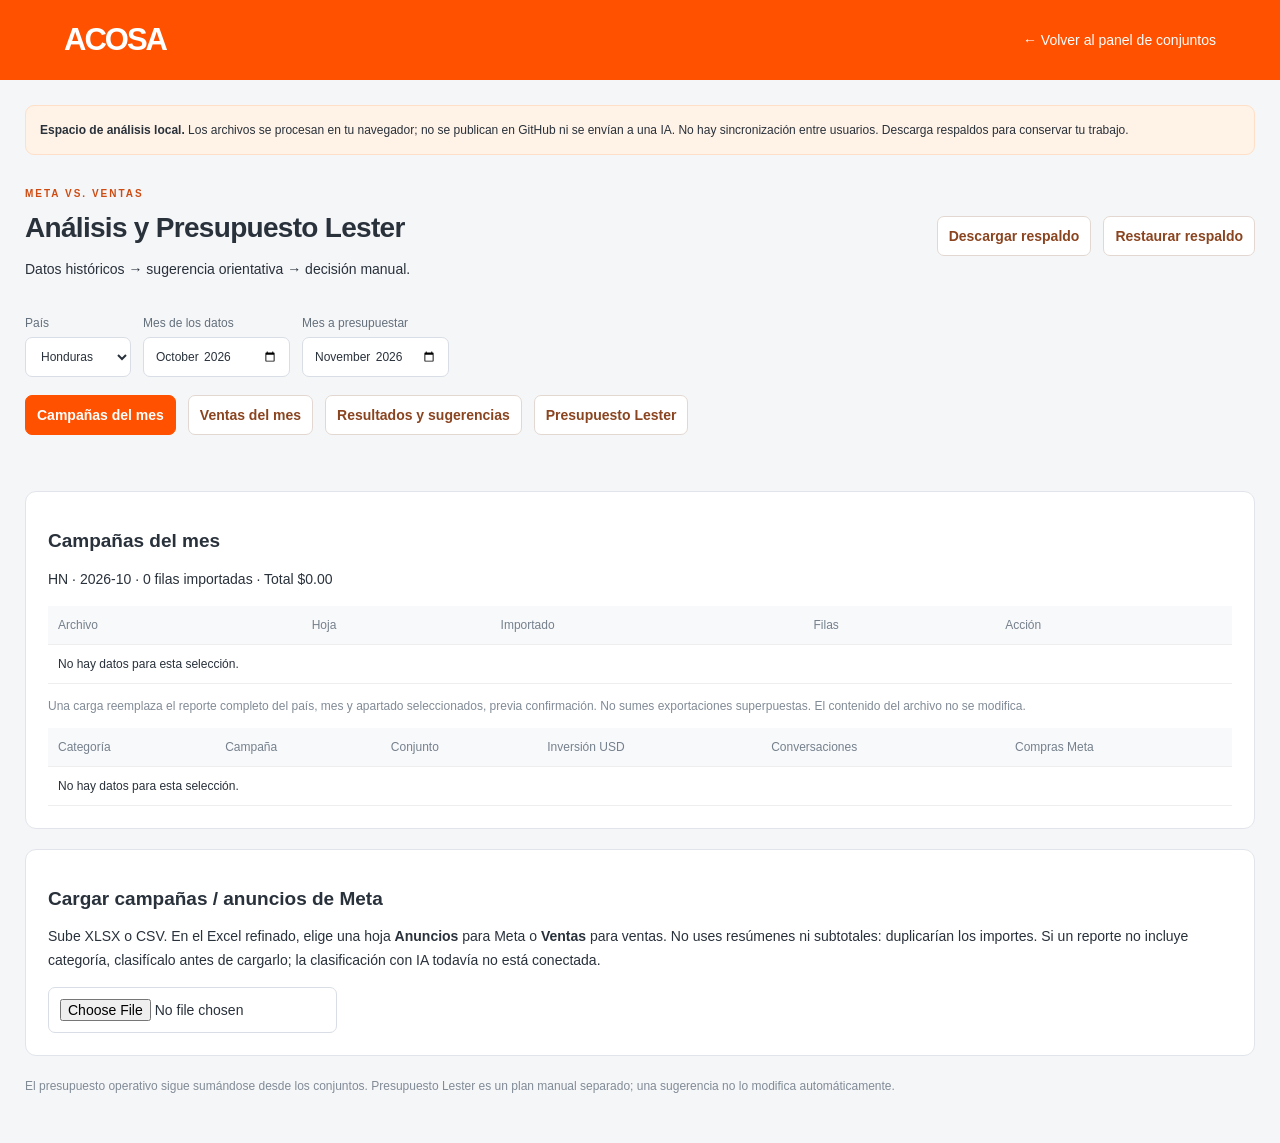
==== analisis.html @ 9000a507 "Agregar cargas mensuales, análisis y Presupuesto Lester editable" ====
<!doctype html><html lang="es"><head><meta charset="utf-8"><meta name="viewport" content="width=device-width,initial-scale=1"><title>ACOSA · Análisis y Presupuesto Lester</title><link rel="stylesheet" href="analisis.css"><script src="vendor/exceljs.min.js" defer></script><script src="analisis.js" defer></script></head><body>
<header><a href="index.html" class="brand">ACOSA</a><a href="index.html">← Volver al panel de conjuntos</a></header><main>
<div class="notice"><b>Espacio de análisis local.</b> Los archivos se procesan en tu navegador; no se publican en GitHub ni se envían a una IA. No hay sincronización entre usuarios. Descarga respaldos para conservar tu trabajo.</div>
<div class="heading"><div><p class="eyebrow">META VS. VENTAS</p><h1>Análisis y Presupuesto Lester</h1><p>Datos históricos → sugerencia orientativa → decisión manual.</p></div><div class="actions"><button id="export" class="secondary">Descargar respaldo</button><button id="restore" class="secondary">Restaurar respaldo</button><input id="backup-file" type="file" accept=".json" hidden></div></div>
<div class="filters"><label>País<select id="country"></select></label><label>Mes de los datos<input id="source-month" type="month" value="2026-10" required></label><label>Mes a presupuestar<input id="target-month" type="month" value="2026-11" required></label></div>
<nav><button data-tab="ads" class="active">Campañas del mes</button><button data-tab="sales">Ventas del mes</button><button data-tab="analysis">Resultados y sugerencias</button><button data-tab="lester">Presupuesto Lester</button></nav>
<p id="status" role="status"></p><div id="content"></div>
<section id="importer" class="panel" hidden><h2 id="import-title">Cargar archivo</h2><p>Sube XLSX o CSV. En el Excel refinado, elige una hoja <b>Anuncios</b> para Meta o <b>Ventas</b> para ventas. No uses resúmenes ni subtotales: duplicarían los importes. Si un reporte no incluye categoría, clasifícalo antes de cargarlo; la clasificación con IA todavía no está conectada.</p><input id="upload" type="file" accept=".xlsx,.csv"><div id="sheet-controls" hidden><div class="filters"><label>Hoja<select id="sheet"></select></label><label>Fila de encabezados<input id="header-row" type="number" min="1" max="50" value="1"></label><label>Formato de números del CSV<select id="number-format"><option value="dot">1,234.56 (decimal punto)</option><option value="comma">1.234,56 (decimal coma)</option></select></label><label>Ventas expresadas en<select id="currency"><option value="USD">USD</option><option value="HNL">HNL</option><option value="GTQ">GTQ</option><option value="NIO">NIO</option></select></label><label>Moneda local por 1 USD<input id="rate" type="number" min="0.000001" step="0.000001" value="1"></label></div><p class="muted">Los valores numéricos de XLSX se leen directamente. Las fórmulas solo se leen si el archivo incluye un resultado guardado; no ejecutamos fórmulas. Las tasas de cambio se introducen manualmente, no se consultan en vivo.</p><div id="mapping" class="mapping"></div><button id="preview">Revisar importación</button></div><div id="preview-area"></div></section>
<footer>El presupuesto operativo sigue sumándose desde los conjuntos. Presupuesto Lester es un plan manual separado; una sugerencia no lo modifica automáticamente.</footer>
</main><dialog id="manual-dialog"><form id="manual-form"><h2>Presupuesto Lester · decisión manual</h2><label>Categoría<input name="category" maxlength="120" required></label><label>Objetivo<select name="objective"><option>Mensajes</option><option>Conversiones web</option><option>Tráfico</option><option>Alcance y tiendas</option><option>Otros</option></select></label><label>Presupuesto USD<input name="amount" type="number" min="0" max="100000000" step="0.01" required></label><label>Motivo / criterio del usuario<textarea name="note" maxlength="1000" rows="3"></textarea></label><p id="manual-error" role="alert"></p><div class="actions"><button type="button" id="cancel" class="secondary">Cancelar</button><button>Guardar decisión</button></div></form></dialog></body></html>
---- analisis.css ----
*{box-sizing:border-box}body{margin:0;background:#f5f6f8;color:#29313b;font:14px Arial,sans-serif}header{background:#ff5100;color:#fff;padding:22px 5%;display:flex;justify-content:space-between;align-items:center;gap:20px}header a{color:white;text-decoration:none}.brand{font-size:31px;font-weight:900;letter-spacing:-2px}main{max-width:1400px;margin:auto;padding:25px}h1{font-size:28px;letter-spacing:-.7px;margin:7px 0}h2{font-size:19px}p{line-height:1.7}.eyebrow{font-size:10px;letter-spacing:2px;color:#ce4c12;font-weight:700}.heading{display:flex;justify-content:space-between;align-items:center;gap:20px;margin:20px 0}.notice,.warn{padding:14px;background:#fff2e6;border:1px solid #ffdfc7;border-radius:9px;font-size:12px;line-height:1.7}.filters,.actions,nav{display:flex;gap:12px;flex-wrap:wrap;align-items:end;margin:18px 0}label{display:flex;flex-direction:column;gap:7px;font-size:12px;color:#64707c}input,select,textarea,button{font:inherit;padding:11px;border:1px solid #d9dee6;border-radius:7px;min-width:0}input,select,textarea{background:#fff;color:#29313b}button{background:#ff5100;color:#fff;border:0;cursor:pointer;font-weight:600}button:disabled{opacity:.5;cursor:wait}.secondary,nav button{background:#fff;color:#8a441f;border:1px solid #e3d8d1}nav button.active{background:#ff5100;color:#fff;border-color:#ff5100}.panel,.stat{background:#fff;border:1px solid #e1e5eb;border-radius:11px;padding:22px;margin:20px 0}.stats{display:grid;grid-template-columns:repeat(4,1fr);gap:12px}.stat{margin:0}.stat span{font-size:11px;color:#7a8490}.stat strong{display:block;font-size:25px;margin-top:12px}.overflow{overflow:auto}table{width:100%;border-collapse:collapse;white-space:nowrap;font-size:12px}th,td{padding:12px 10px;text-align:left;border-bottom:1px solid #eee}th{background:#f8f9fb;color:#75808c;font-weight:500}td button{font-size:11px;padding:7px;margin:2px}.muted,footer{font-size:12px;color:#818b96;line-height:1.7}.mapping{display:grid;grid-template-columns:repeat(3,1fr);gap:14px;margin:20px 0}#status{font-size:13px;color:#93441b;min-height:18px}.bad,#manual-error{color:#b23424}dialog{border:0;border-radius:13px;padding:27px;width:min(500px,94vw);box-shadow:0 20px 80px #0003}dialog::backdrop{background:#14233188}form label{margin:15px 0}form input,form select{width:100%}footer{padding-bottom:22px}.wrap{white-space:normal;max-width:330px}button:focus-visible,a:focus-visible,input:focus-visible,select:focus-visible,textarea:focus-visible{outline:3px solid #254d84;outline-offset:3px}@media(max-width:800px){main{padding:15px}.heading{align-items:flex-start;flex-direction:column}.stats{grid-template-columns:1fr 1fr}.mapping{grid-template-columns:1fr}header{font-size:11px}.stat{padding:15px}.stat strong{font-size:21px}.panel{padding:16px}.filters>label{max-width:100%}}[hidden]{display:none!important}
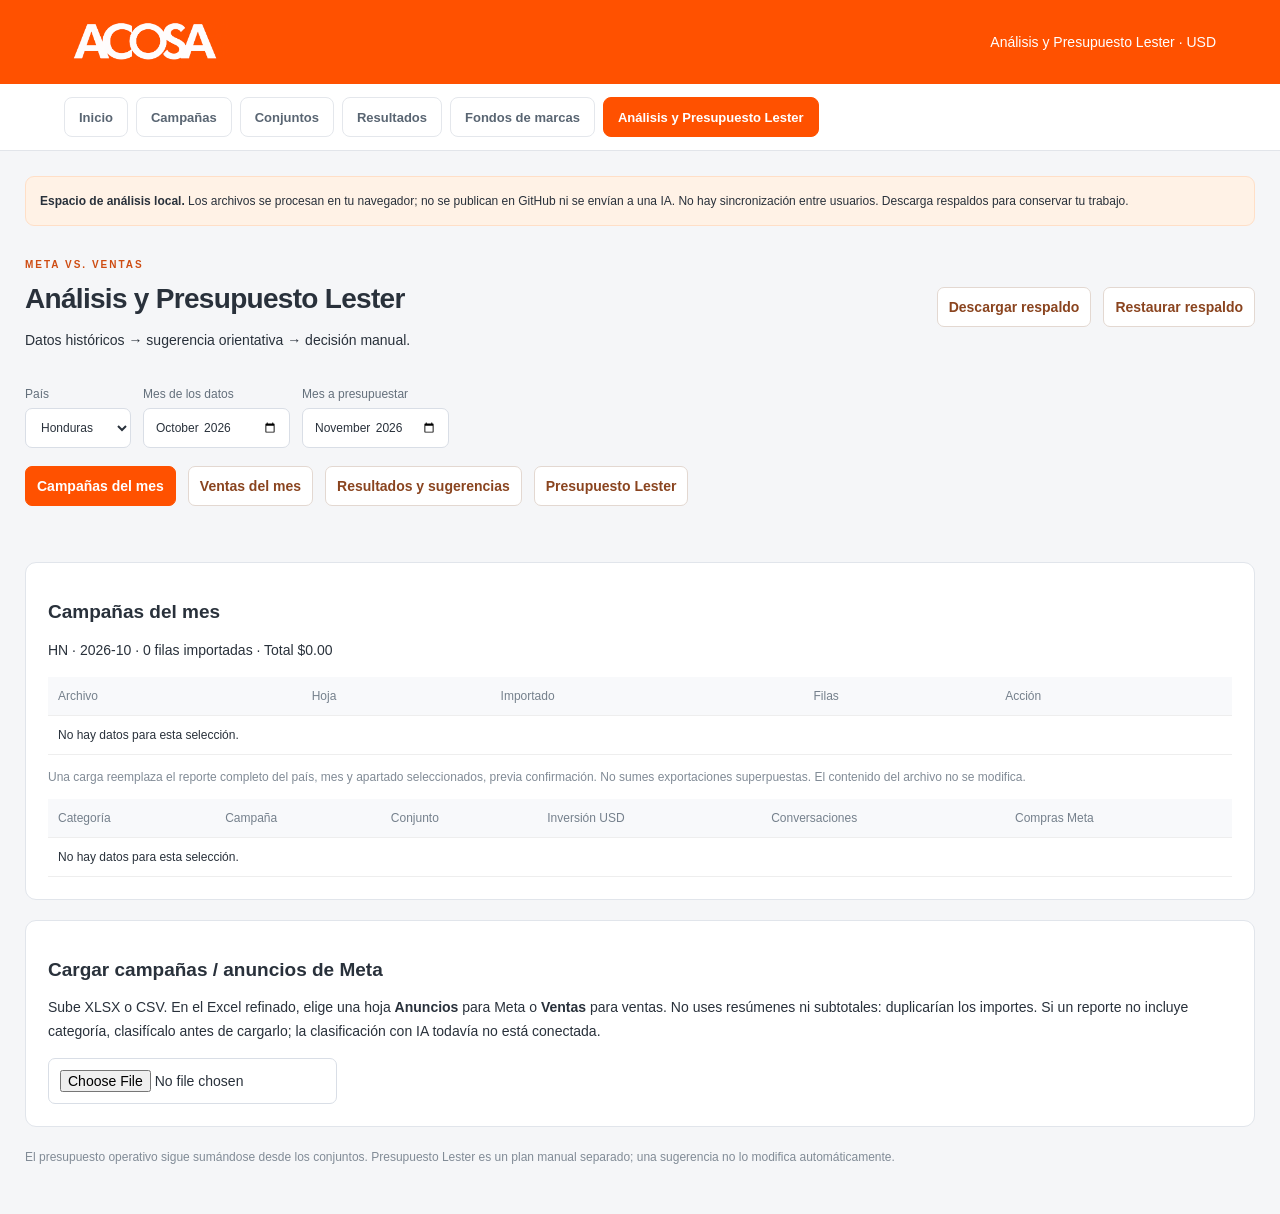
==== commit c9883877: "Unificar logo y navegación entre presupuestos y análisis" ====
--- a/analisis.html
+++ b/analisis.html
@@ -1,5 +1,12 @@
-<!doctype html><html lang="es"><head><meta charset="utf-8"><meta name="viewport" content="width=device-width,initial-scale=1"><title>ACOSA · Análisis y Presupuesto Lester</title><link rel="stylesheet" href="analisis.css"><script src="vendor/exceljs.min.js" defer></script><script src="analisis.js" defer></script></head><body>
-<header><a href="index.html" class="brand">ACOSA</a><a href="index.html">← Volver al panel de conjuntos</a></header><main>
+<!doctype html><html lang="es"><head><meta charset="utf-8"><meta name="viewport" content="width=device-width,initial-scale=1"><title>ACOSA · Análisis y Presupuesto Lester</title><link rel="stylesheet" href="analisis.css"><link rel="stylesheet" href="navegacion.css"><script src="vendor/exceljs.min.js" defer></script><script src="analisis.js" defer></script></head><body>
+<header class="site-header"><a class="site-brand" href="index.html?view=home" aria-label="ACOSA · Inicio"><img src="assets/acosa-logo.png" alt="ACOSA" width="164" height="60"></a><span>Análisis y Presupuesto Lester · USD</span></header><nav id="module-nav" class="module-nav" aria-label="Navegación principal">
+<a href="index.html?view=home" data-view="home">Inicio</a>
+<a href="index.html?view=campaigns" data-view="campaigns">Campañas</a>
+<a href="index.html?view=sets" data-view="sets">Conjuntos</a>
+<a href="index.html?view=results" data-view="results">Resultados</a>
+<a href="index.html?view=brands" data-view="brands">Fondos de marcas</a>
+<a href="analisis.html" data-module="analysis" class="active" aria-current="page">Análisis y Presupuesto Lester</a>
+</nav><main>
 <div class="notice"><b>Espacio de análisis local.</b> Los archivos se procesan en tu navegador; no se publican en GitHub ni se envían a una IA. No hay sincronización entre usuarios. Descarga respaldos para conservar tu trabajo.</div>
 <div class="heading"><div><p class="eyebrow">META VS. VENTAS</p><h1>Análisis y Presupuesto Lester</h1><p>Datos históricos → sugerencia orientativa → decisión manual.</p></div><div class="actions"><button id="export" class="secondary">Descargar respaldo</button><button id="restore" class="secondary">Restaurar respaldo</button><input id="backup-file" type="file" accept=".json" hidden></div></div>
 <div class="filters"><label>País<select id="country"></select></label><label>Mes de los datos<input id="source-month" type="month" value="2026-10" required></label><label>Mes a presupuestar<input id="target-month" type="month" value="2026-11" required></label></div>
--- a/navegacion.css
+++ b/navegacion.css
@@ -0,0 +1 @@
+.site-header{background:#ff5100;padding:12px max(20px,5%);min-height:84px;display:flex;align-items:center;justify-content:space-between;gap:20px;color:#fff}.site-brand{display:flex;align-items:center;text-decoration:none;flex-shrink:0}.site-brand img{display:block;width:164px;height:60px;object-fit:contain;mix-blend-mode:lighten}.module-nav{display:flex;flex-wrap:wrap;gap:8px;margin:0;padding:13px max(16px,5%);background:#fff;border-bottom:1px solid #e2e5ea;position:sticky;top:0;z-index:20;align-items:center}.module-nav a{display:inline-flex;align-items:center;text-decoration:none;color:#596572;font-size:13px;font-weight:600;padding:11px 14px;border:1px solid #e4e7ec;border-radius:8px;background:#fff;min-height:40px}.module-nav a:hover{background:#fff1e7;color:#bd440c}.module-nav a.active{background:#ff5100;border-color:#ff5100;color:#fff}.module-nav a:focus-visible,.site-brand:focus-visible{outline:3px solid #254d84;outline-offset:3px}html{scroll-padding-top:130px}@media(max-width:650px){.site-header{min-height:76px;padding:10px 16px}.site-brand img{width:138px;height:52px}.site-header span{font-size:11px;max-width:150px;text-align:right}.module-nav{gap:6px;padding:9px 12px}.module-nav a{padding:9px 10px;font-size:11px;min-height:36px}html{scroll-padding-top:160px}}
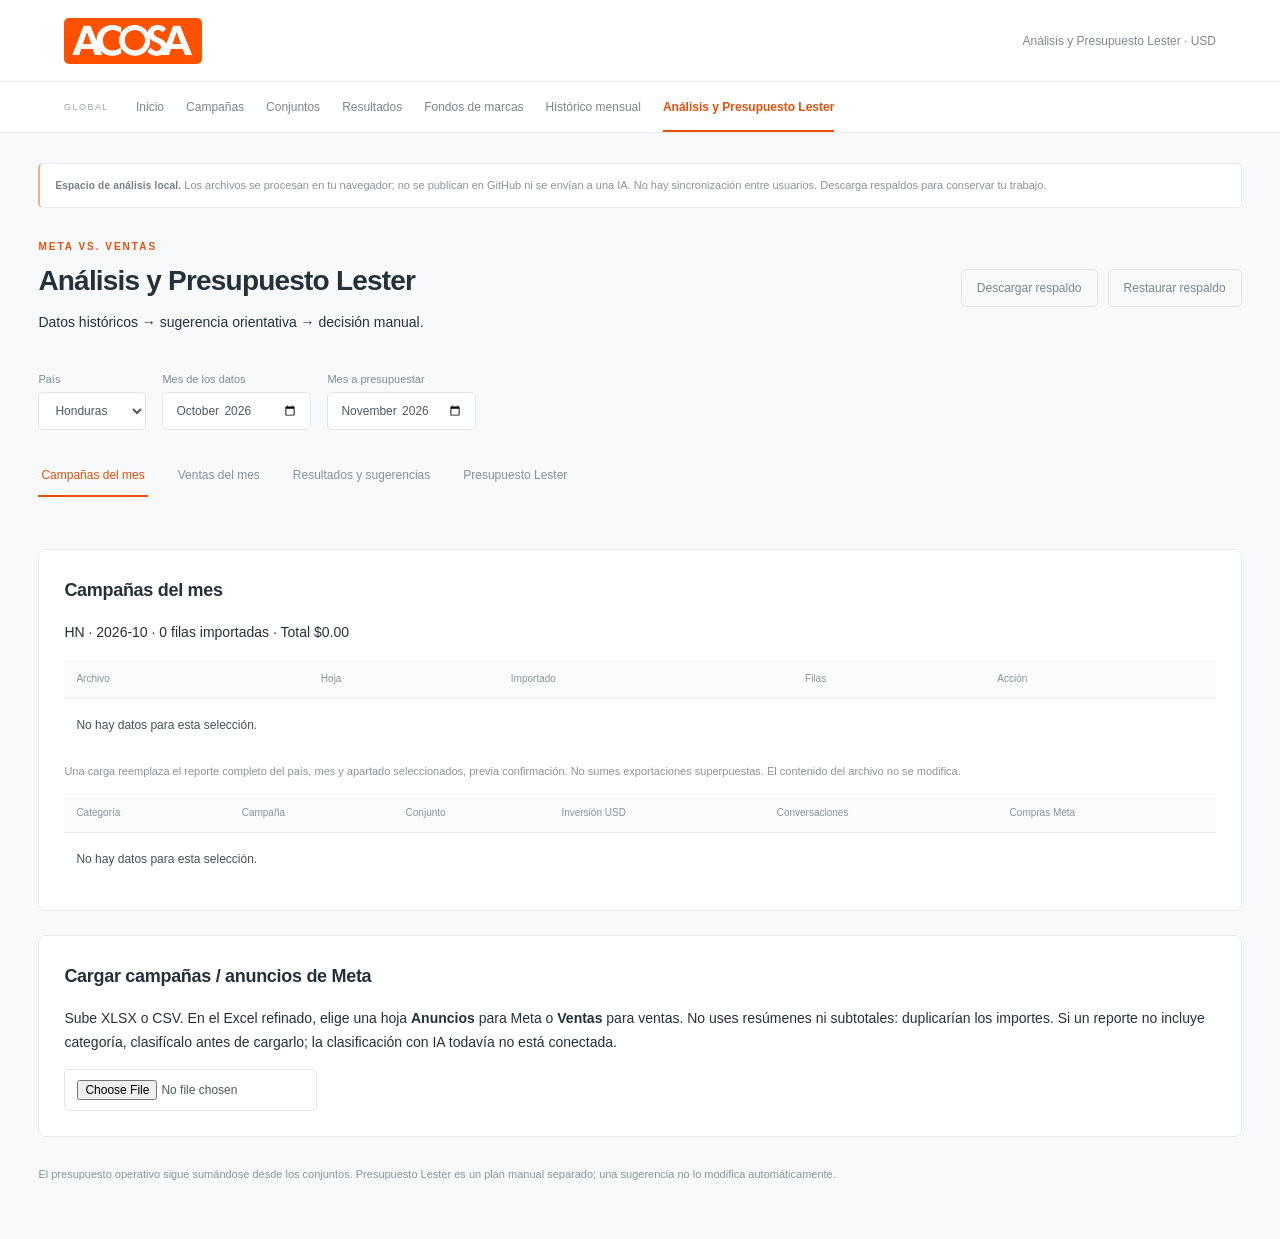
==== commit f14aecd5: "Agregar histórico mensual y estado de campañas por mes" ====
--- a/analisis.html
+++ b/analisis.html
@@ -5,6 +5,7 @@
 <a href="index.html?view=sets" data-view="sets">Conjuntos</a>
 <a href="index.html?view=results" data-view="results">Resultados</a>
 <a href="index.html?view=brands" data-view="brands">Fondos de marcas</a>
+<a href="index.html?view=history" data-view="history">Histórico mensual</a>
 <a href="analisis.html" data-module="analysis" class="active" aria-current="page">Análisis y Presupuesto Lester</a>
 </nav><main>
 <div class="notice"><b>Espacio de análisis local.</b> Los archivos se procesan en tu navegador; no se publican en GitHub ni se envían a una IA. No hay sincronización entre usuarios. Descarga respaldos para conservar tu trabajo.</div>
--- a/navegacion.css
+++ b/navegacion.css
@@ -1 +1,22 @@
-.site-header{background:#ff5100;padding:12px max(20px,5%);min-height:84px;display:flex;align-items:center;justify-content:space-between;gap:20px;color:#fff}.site-brand{display:flex;align-items:center;text-decoration:none;flex-shrink:0}.site-brand img{display:block;width:164px;height:60px;object-fit:contain;mix-blend-mode:lighten}.module-nav{display:flex;flex-wrap:wrap;gap:8px;margin:0;padding:13px max(16px,5%);background:#fff;border-bottom:1px solid #e2e5ea;position:sticky;top:0;z-index:20;align-items:center}.module-nav a{display:inline-flex;align-items:center;text-decoration:none;color:#596572;font-size:13px;font-weight:600;padding:11px 14px;border:1px solid #e4e7ec;border-radius:8px;background:#fff;min-height:40px}.module-nav a:hover{background:#fff1e7;color:#bd440c}.module-nav a.active{background:#ff5100;border-color:#ff5100;color:#fff}.module-nav a:focus-visible,.site-brand:focus-visible{outline:3px solid #254d84;outline-offset:3px}html{scroll-padding-top:130px}@media(max-width:650px){.site-header{min-height:76px;padding:10px 16px}.site-brand img{width:138px;height:52px}.site-header span{font-size:11px;max-width:150px;text-align:right}.module-nav{gap:6px;padding:9px 12px}.module-nav a{padding:9px 10px;font-size:11px;min-height:36px}html{scroll-padding-top:160px}}
+:root{--accent:#e94e0a;--ink:#25303b;--muted:#7d8791;--line:#e9ecef;--surface:#fff;--page:#f8f9fb}
+body{background:var(--page);color:var(--ink);font-family:Arial,Helvetica,sans-serif;font-size:14px;-webkit-font-smoothing:antialiased}
+.site-header{background:#fff;padding:14px max(22px,5%);min-height:82px;display:flex;align-items:center;justify-content:space-between;gap:20px;color:var(--muted);border-bottom:1px solid var(--line)}
+.site-brand{display:flex;align-items:center;text-decoration:none;flex-shrink:0;background:#ff5100;border-radius:5px;overflow:hidden}.site-brand img{display:block;width:138px;height:46px;object-fit:contain;mix-blend-mode:lighten}.site-header span{color:var(--muted);font-size:12px;font-weight:400}
+.module-nav{display:flex;flex-wrap:wrap;gap:4px 22px;margin:0;padding:0 max(22px,5%);background:#fff;border-bottom:1px solid var(--line);position:sticky;top:0;z-index:20;align-items:center}
+.module-nav::before{content:'GLOBAL';font-size:9px;letter-spacing:1.5px;color:#9aa2aa;margin-right:5px}
+.module-nav a{display:inline-flex;align-items:center;text-decoration:none;color:#7c858e;font-size:12px;font-weight:500;padding:18px 0 16px;border:0;border-bottom:2px solid transparent;border-radius:0;background:transparent;min-height:49px;transition:color .15s,border-color .15s}
+.module-nav a:hover{color:var(--ink);background:transparent}.module-nav a.active{background:transparent;border-bottom-color:var(--accent);color:var(--accent);font-weight:600}
+.module-nav a:focus-visible,.site-brand:focus-visible{outline:3px solid #254d84;outline-offset:3px}
+main{max-width:1400px;padding:30px max(22px,3%);margin:auto}h1{font-size:28px;font-weight:600;letter-spacing:-.8px;margin:27px 0 12px}h2{font-size:18px;font-weight:600;letter-spacing:-.3px;margin:5px 0 20px}h3{font-size:15px;font-weight:600;margin:24px 0 12px}p{line-height:1.7}
+.notice{background:#fff;border:1px solid var(--line);border-left:2px solid #f0ad87;border-radius:5px;font-size:11px;color:#8a929a;padding:12px 15px}.notice b{font-size:10px;letter-spacing:.2px;color:#737d86}.note,.muted,footer{font-size:11px;line-height:1.8;color:#8a939c}
+label{font-size:11px;color:#808a94}input,select,textarea{border:1px solid #e2e6eb;border-radius:5px;padding:10px 12px;font-size:12px;color:#4d5863;background:white;box-shadow:none}button{font-size:12px;font-weight:500;padding:11px 15px;border-radius:5px;background:var(--accent);box-shadow:none;transition:background .15s,color .15s}button:hover{filter:none;background:#d94405}button.secondary,.secondary{background:transparent;border:1px solid #e1e5e9;color:#7b858f}button.secondary:hover,.secondary:hover{background:#fff;color:#384651;border-color:#ccd2d9}
+.filters{margin:25px 0;gap:16px}.actions{gap:10px;margin:24px 0}.stats{gap:0;background:white;border:1px solid var(--line);border-radius:7px;padding:5px 0}.stat{background:transparent;border:0;border-right:1px solid var(--line);border-radius:0;margin:13px 0;padding:9px 24px;box-shadow:none}.stat:last-child{border-right:0}.stat small,.stat span{font-size:11px;color:#89929b}.stat strong{font-size:27px;font-weight:600;letter-spacing:-.8px;margin-top:12px}
+.panel{border:1px solid var(--line);border-radius:7px;padding:25px;margin:24px 0;background:white;box-shadow:none}.scope-label{font-size:9px;letter-spacing:1.5px;text-transform:uppercase;color:var(--accent);margin:0 0 10px;font-weight:600}.section-description{font-size:11px;color:#929aa2;margin:-10px 0 24px}
+table{font-size:12px}th{background:#fafbfc;color:#89929b;font-size:10px;font-weight:500;border-bottom:1px solid var(--line);padding:14px 12px}td{border-bottom:1px solid #f0f2f4;color:#65717d;padding:19px 12px}tbody tr:last-child td{border-bottom:0}tbody tr:hover{background:#fcfcfd}td:first-child{font-weight:500;color:#44515d}.country-links{display:flex;gap:14px;align-items:center}.country-links .country-link{border:0;background:transparent;color:#64717e;font-size:12px;font-weight:400;padding:5px 0;margin:0;border-radius:0;white-space:nowrap}.country-link::after{content:'';display:inline-block;width:4px;height:4px;margin:0 1px 1px 6px;border-top:1px solid currentColor;border-right:1px solid currentColor;transform:rotate(45deg);opacity:.6}.country-links .country-link:hover{color:var(--accent);background:transparent}.country-link:hover::after{color:var(--accent)}td .table-action{font-size:11px;padding:6px 10px;border:1px solid #e8ebee;background:white;color:#74808b}td .table-action:hover{color:var(--accent);border-color:#f0c5af;background:#fffaf6}
+body[data-view='home'] th:nth-child(3),body[data-view='home'] th:nth-child(4),body[data-view='home'] th:nth-child(5),body[data-view='home'] td:nth-child(3),body[data-view='home'] td:nth-child(4),body[data-view='home'] td:nth-child(5){text-align:right;font-variant-numeric:tabular-nums}body[data-view='home'] th:last-child,body[data-view='home'] td:last-child{padding-left:30px}
+#status,#message{font-size:11px;min-height:10px}.warn{border-radius:5px;font-size:12px}.heading{margin:20px 0}.heading h1{margin-top:6px}.heading .actions{margin:0}.eyebrow{color:var(--accent)}nav:not(.module-nav) button{background:transparent;border:0;border-bottom:2px solid transparent;border-radius:0;color:#879099;font-size:12px;padding:13px 3px;margin-right:15px}nav:not(.module-nav) button.active{background:transparent;color:var(--accent);border-bottom-color:var(--accent)}
+html{scroll-padding-top:100px}footer{margin-top:28px;padding-bottom:25px}dialog{border:1px solid var(--line);border-radius:9px}dialog h2{margin-top:0}
+@media(max-width:800px){.stat:nth-child(2){border-right:0}.stat:nth-child(-n+2){border-bottom:1px solid var(--line)}.stat{margin:0;padding:20px}.stats{padding:0}.module-nav{gap:0 16px}.module-nav::before{display:none}.panel{padding:19px}.heading .actions{margin-top:12px}}
+@media(max-width:650px){.site-header{min-height:72px;padding:12px 18px}.site-brand img{width:120px;height:40px}.site-header span{font-size:10px;max-width:150px;text-align:right}.module-nav{gap:0 15px;padding:0 18px}.module-nav a{font-size:11px;min-height:43px;padding:13px 0 11px}main{padding:20px 16px}h1{font-size:24px}.stat strong{font-size:23px}.filters{gap:12px}.country-links{gap:12px}.panel{padding:18px 12px}.scope-label,.section-description{margin-left:5px}.panel>h2{margin-left:5px}html{scroll-padding-top:140px}}
+@media(max-width:360px){.stat{border-right:0;border-bottom:1px solid var(--line)}.stat:last-child{border-bottom:0}}
+.campaign-state{display:inline-block;font-size:10px;font-weight:400;border:1px solid #e2e7eb;border-radius:4px;padding:4px 7px;color:#7b858f;background:#fafbfc}.campaign-state.is-active{color:#3d765d;background:#f3f8f5;border-color:#e0ebe5}.campaign-state.is-inactive{color:#939ba3}#content td .table-action{white-space:nowrap}body[data-view='history'] .stats,body[data-view='history'] #add{display:none}[hidden]{display:none!important}
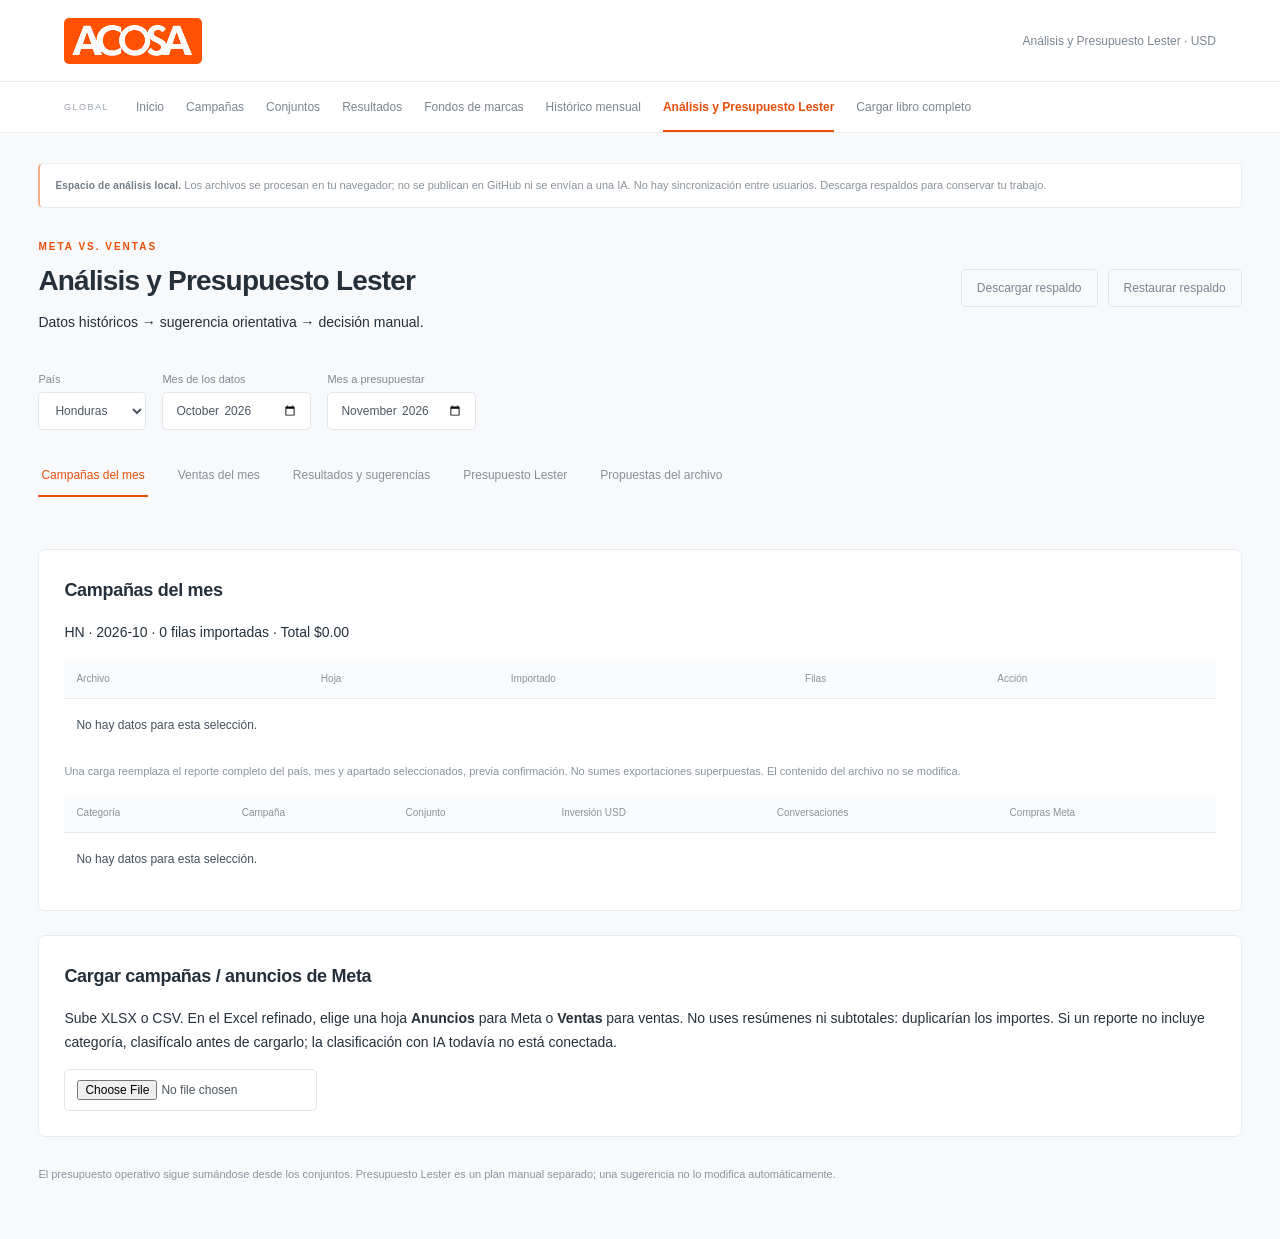
==== commit ff67c94a: "Importar libro CA4 completo con histórico y presupuestos separados" ====
--- a/analisis.html
+++ b/analisis.html
@@ -1,4 +1,4 @@
-<!doctype html><html lang="es"><head><meta charset="utf-8"><meta name="viewport" content="width=device-width,initial-scale=1"><title>ACOSA · Análisis y Presupuesto Lester</title><link rel="stylesheet" href="analisis.css"><link rel="stylesheet" href="navegacion.css"><script src="vendor/exceljs.min.js" defer></script><script src="analisis.js" defer></script></head><body>
+<!doctype html><html lang="es"><head><meta charset="utf-8"><meta name="viewport" content="width=device-width,initial-scale=1"><title>ACOSA · Análisis y Presupuesto Lester</title><link rel="stylesheet" href="analisis.css"><link rel="stylesheet" href="navegacion.css"><script src="vendor/exceljs.min.js" defer></script><script src="analisis.js" defer></script><script src="vendor/lz-string.min.js"></script><script src="almacenamiento.js"></script></head><body>
 <header class="site-header"><a class="site-brand" href="index.html?view=home" aria-label="ACOSA · Inicio"><img src="assets/acosa-logo.png" alt="ACOSA" width="164" height="60"></a><span>Análisis y Presupuesto Lester · USD</span></header><nav id="module-nav" class="module-nav" aria-label="Navegación principal">
 <a href="index.html?view=home" data-view="home">Inicio</a>
 <a href="index.html?view=campaigns" data-view="campaigns">Campañas</a>
@@ -7,11 +7,12 @@
 <a href="index.html?view=brands" data-view="brands">Fondos de marcas</a>
 <a href="index.html?view=history" data-view="history">Histórico mensual</a>
 <a href="analisis.html" data-module="analysis" class="active" aria-current="page">Análisis y Presupuesto Lester</a>
+<a href="carga.html" data-module="book">Cargar libro completo</a>
 </nav><main>
 <div class="notice"><b>Espacio de análisis local.</b> Los archivos se procesan en tu navegador; no se publican en GitHub ni se envían a una IA. No hay sincronización entre usuarios. Descarga respaldos para conservar tu trabajo.</div>
 <div class="heading"><div><p class="eyebrow">META VS. VENTAS</p><h1>Análisis y Presupuesto Lester</h1><p>Datos históricos → sugerencia orientativa → decisión manual.</p></div><div class="actions"><button id="export" class="secondary">Descargar respaldo</button><button id="restore" class="secondary">Restaurar respaldo</button><input id="backup-file" type="file" accept=".json" hidden></div></div>
 <div class="filters"><label>País<select id="country"></select></label><label>Mes de los datos<input id="source-month" type="month" value="2026-10" required></label><label>Mes a presupuestar<input id="target-month" type="month" value="2026-11" required></label></div>
-<nav><button data-tab="ads" class="active">Campañas del mes</button><button data-tab="sales">Ventas del mes</button><button data-tab="analysis">Resultados y sugerencias</button><button data-tab="lester">Presupuesto Lester</button></nav>
+<nav><button data-tab="ads" class="active">Campañas del mes</button><button data-tab="sales">Ventas del mes</button><button data-tab="analysis">Resultados y sugerencias</button><button data-tab="lester">Presupuesto Lester</button><button data-tab="fileplans">Propuestas del archivo</button></nav>
 <p id="status" role="status"></p><div id="content"></div>
 <section id="importer" class="panel" hidden><h2 id="import-title">Cargar archivo</h2><p>Sube XLSX o CSV. En el Excel refinado, elige una hoja <b>Anuncios</b> para Meta o <b>Ventas</b> para ventas. No uses resúmenes ni subtotales: duplicarían los importes. Si un reporte no incluye categoría, clasifícalo antes de cargarlo; la clasificación con IA todavía no está conectada.</p><input id="upload" type="file" accept=".xlsx,.csv"><div id="sheet-controls" hidden><div class="filters"><label>Hoja<select id="sheet"></select></label><label>Fila de encabezados<input id="header-row" type="number" min="1" max="50" value="1"></label><label>Formato de números del CSV<select id="number-format"><option value="dot">1,234.56 (decimal punto)</option><option value="comma">1.234,56 (decimal coma)</option></select></label><label>Ventas expresadas en<select id="currency"><option value="USD">USD</option><option value="HNL">HNL</option><option value="GTQ">GTQ</option><option value="NIO">NIO</option></select></label><label>Moneda local por 1 USD<input id="rate" type="number" min="0.000001" step="0.000001" value="1"></label></div><p class="muted">Los valores numéricos de XLSX se leen directamente. Las fórmulas solo se leen si el archivo incluye un resultado guardado; no ejecutamos fórmulas. Las tasas de cambio se introducen manualmente, no se consultan en vivo.</p><div id="mapping" class="mapping"></div><button id="preview">Revisar importación</button></div><div id="preview-area"></div></section>
 <footer>El presupuesto operativo sigue sumándose desde los conjuntos. Presupuesto Lester es un plan manual separado; una sugerencia no lo modifica automáticamente.</footer>
--- a/navegacion.css
+++ b/navegacion.css
@@ -20,3 +20,4 @@
 @media(max-width:650px){.site-header{min-height:72px;padding:12px 18px}.site-brand img{width:120px;height:40px}.site-header span{font-size:10px;max-width:150px;text-align:right}.module-nav{gap:0 15px;padding:0 18px}.module-nav a{font-size:11px;min-height:43px;padding:13px 0 11px}main{padding:20px 16px}h1{font-size:24px}.stat strong{font-size:23px}.filters{gap:12px}.country-links{gap:12px}.panel{padding:18px 12px}.scope-label,.section-description{margin-left:5px}.panel>h2{margin-left:5px}html{scroll-padding-top:140px}}
 @media(max-width:360px){.stat{border-right:0;border-bottom:1px solid var(--line)}.stat:last-child{border-bottom:0}}
 .campaign-state{display:inline-block;font-size:10px;font-weight:400;border:1px solid #e2e7eb;border-radius:4px;padding:4px 7px;color:#7b858f;background:#fafbfc}.campaign-state.is-active{color:#3d765d;background:#f3f8f5;border-color:#e0ebe5}.campaign-state.is-inactive{color:#939ba3}#content td .table-action{white-space:nowrap}body[data-view='history'] .stats,body[data-view='history'] #add{display:none}[hidden]{display:none!important}
+.module-link{display:inline-block;padding:11px 15px;border-radius:5px;text-decoration:none;border:1px solid #e1e5e9;color:#6c7884}.scenario-note{font-size:11px;line-height:1.7;color:#8b735d;background:#fffaf4;border-left:2px solid #ecc5a5;padding:10px 14px}
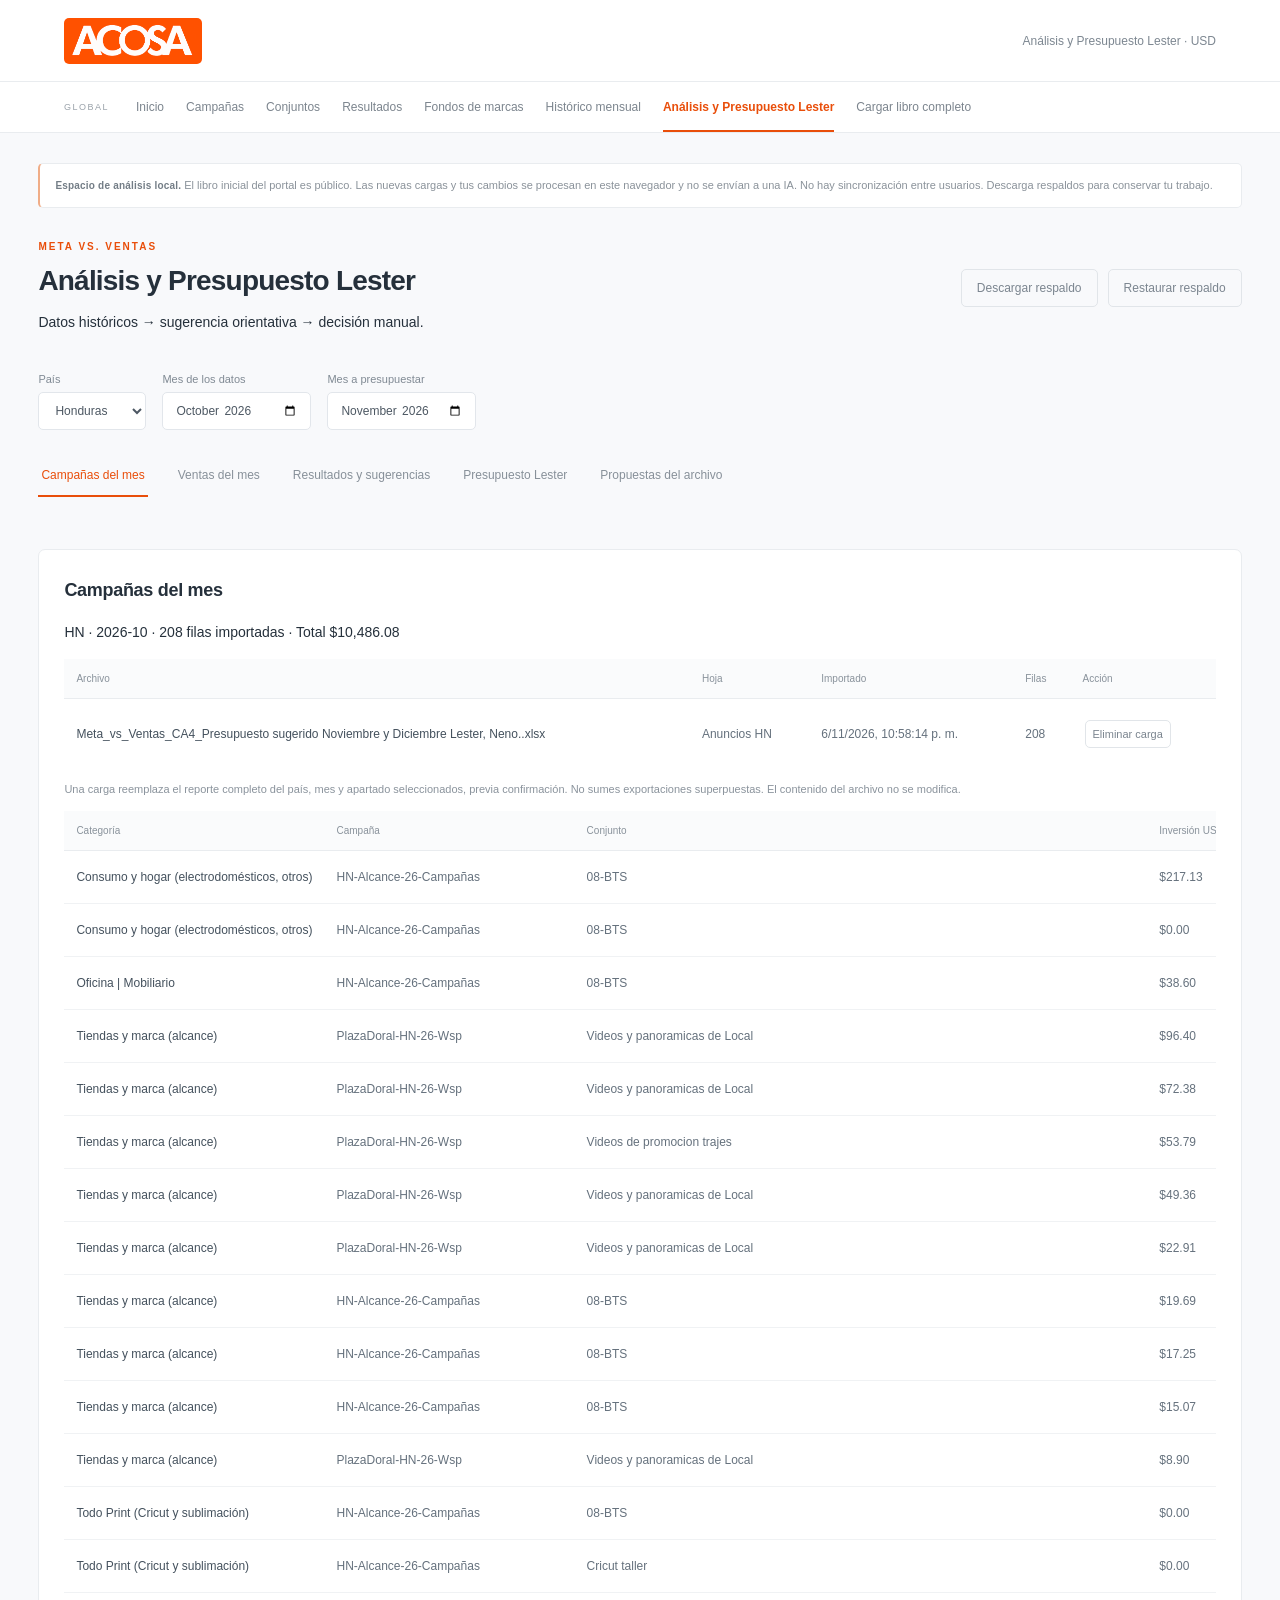
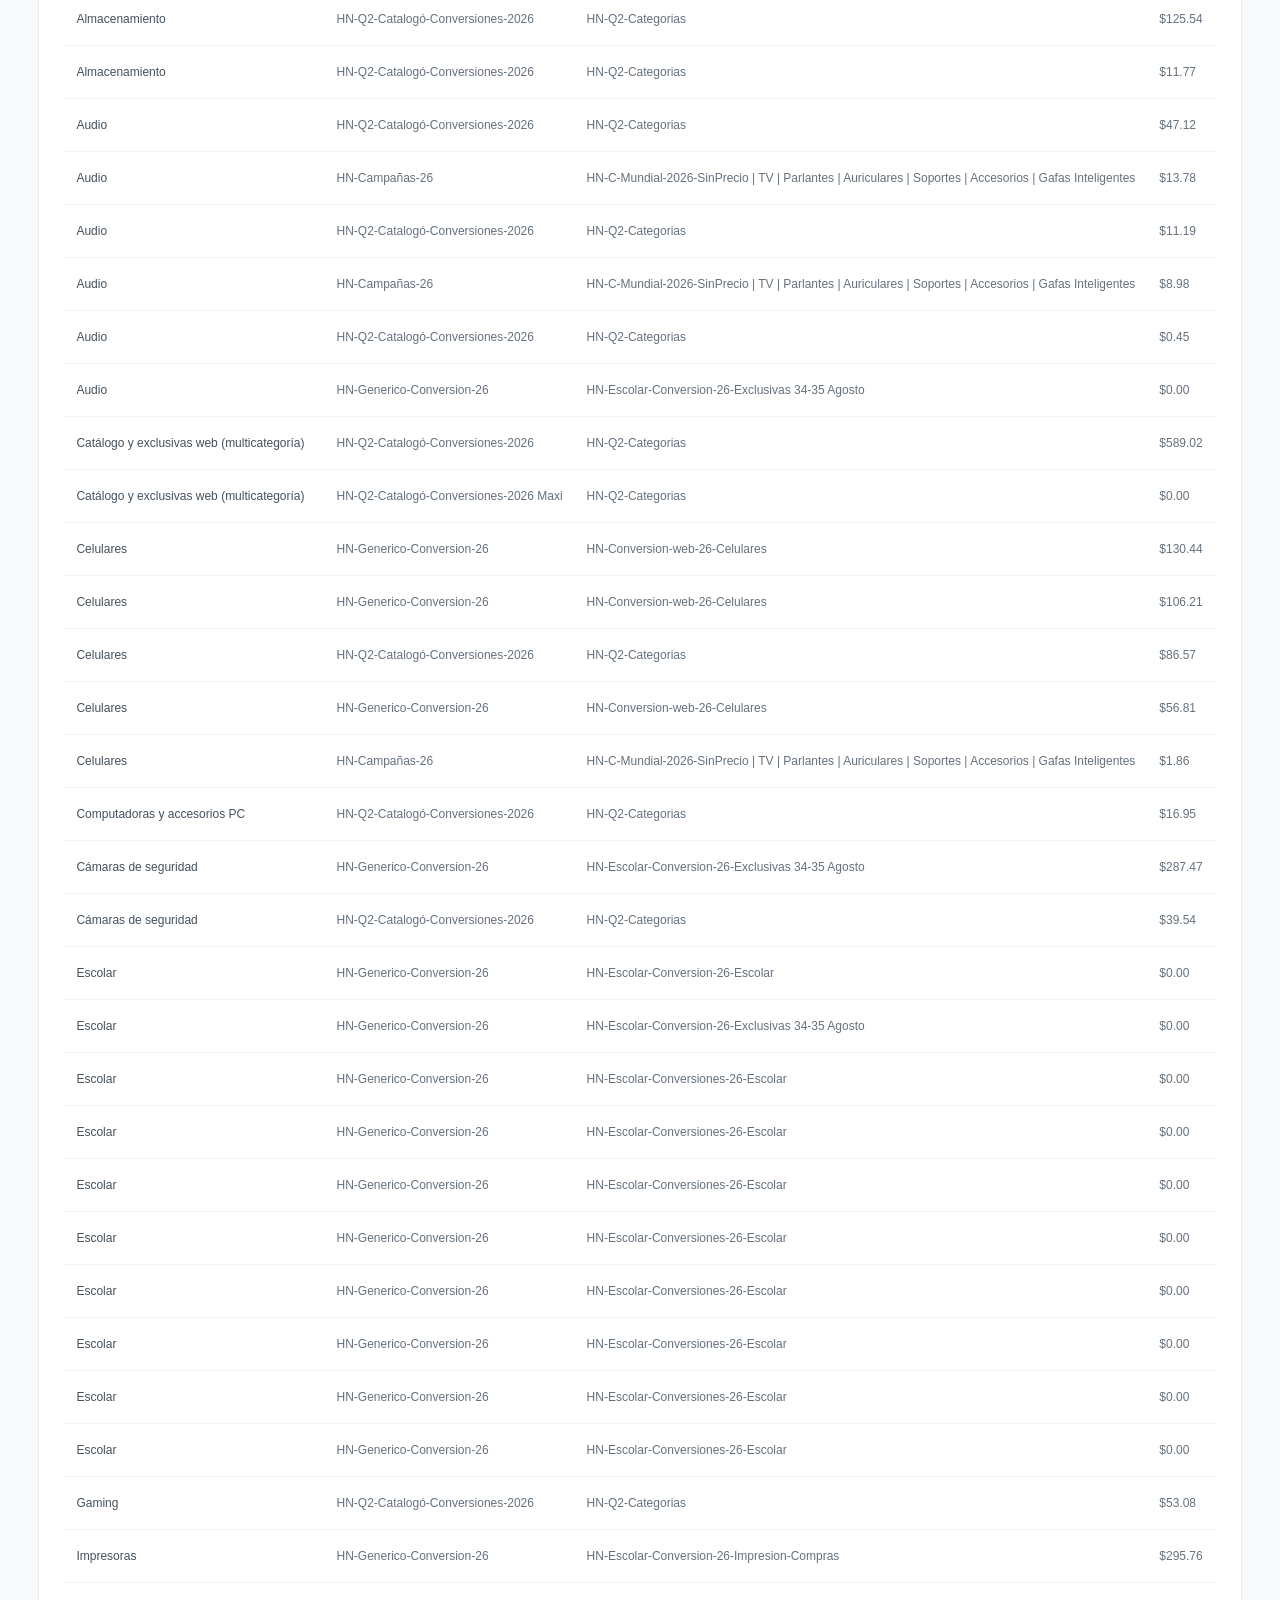
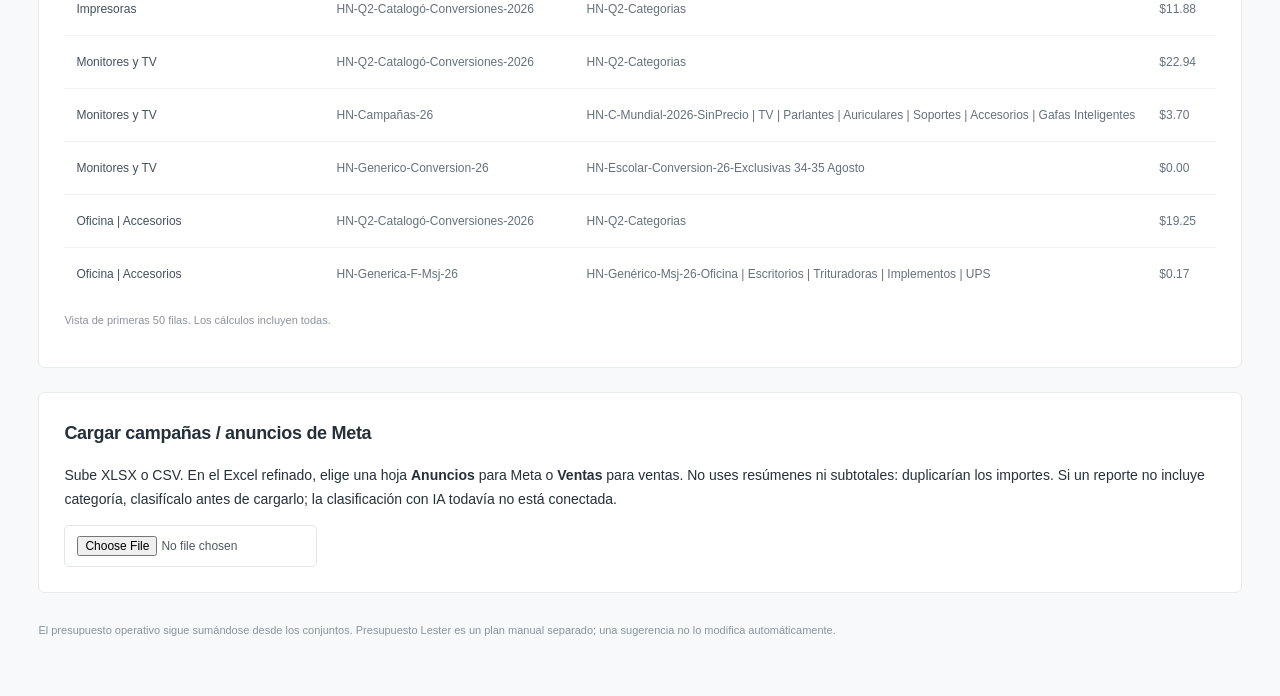
==== commit 13bdfeae: "Precargar todo el portal con los datos del libro CA4" ====
--- a/analisis.html
+++ b/analisis.html
@@ -1,4 +1,4 @@
-<!doctype html><html lang="es"><head><meta charset="utf-8"><meta name="viewport" content="width=device-width,initial-scale=1"><title>ACOSA · Análisis y Presupuesto Lester</title><link rel="stylesheet" href="analisis.css"><link rel="stylesheet" href="navegacion.css"><script src="vendor/exceljs.min.js" defer></script><script src="analisis.js" defer></script><script src="vendor/lz-string.min.js"></script><script src="almacenamiento.js"></script></head><body>
+<!doctype html><html lang="es"><head><meta charset="utf-8"><meta name="viewport" content="width=device-width,initial-scale=1"><title>ACOSA · Análisis y Presupuesto Lester</title><link rel="stylesheet" href="analisis.css"><link rel="stylesheet" href="navegacion.css"><script src="vendor/exceljs.min.js" defer></script><script src="analisis.js" defer></script><script src="vendor/lz-string.min.js"></script><script src="almacenamiento.js"></script><script src="precarga.js"></script></head><body>
 <header class="site-header"><a class="site-brand" href="index.html?view=home" aria-label="ACOSA · Inicio"><img src="assets/acosa-logo.png" alt="ACOSA" width="164" height="60"></a><span>Análisis y Presupuesto Lester · USD</span></header><nav id="module-nav" class="module-nav" aria-label="Navegación principal">
 <a href="index.html?view=home" data-view="home">Inicio</a>
 <a href="index.html?view=campaigns" data-view="campaigns">Campañas</a>
@@ -9,7 +9,7 @@
 <a href="analisis.html" data-module="analysis" class="active" aria-current="page">Análisis y Presupuesto Lester</a>
 <a href="carga.html" data-module="book">Cargar libro completo</a>
 </nav><main>
-<div class="notice"><b>Espacio de análisis local.</b> Los archivos se procesan en tu navegador; no se publican en GitHub ni se envían a una IA. No hay sincronización entre usuarios. Descarga respaldos para conservar tu trabajo.</div>
+<div class="notice"><b>Espacio de análisis local.</b> El libro inicial del portal es público. Las nuevas cargas y tus cambios se procesan en este navegador y no se envían a una IA. No hay sincronización entre usuarios. Descarga respaldos para conservar tu trabajo.</div>
 <div class="heading"><div><p class="eyebrow">META VS. VENTAS</p><h1>Análisis y Presupuesto Lester</h1><p>Datos históricos → sugerencia orientativa → decisión manual.</p></div><div class="actions"><button id="export" class="secondary">Descargar respaldo</button><button id="restore" class="secondary">Restaurar respaldo</button><input id="backup-file" type="file" accept=".json" hidden></div></div>
 <div class="filters"><label>País<select id="country"></select></label><label>Mes de los datos<input id="source-month" type="month" value="2026-10" required></label><label>Mes a presupuestar<input id="target-month" type="month" value="2026-11" required></label></div>
 <nav><button data-tab="ads" class="active">Campañas del mes</button><button data-tab="sales">Ventas del mes</button><button data-tab="analysis">Resultados y sugerencias</button><button data-tab="lester">Presupuesto Lester</button><button data-tab="fileplans">Propuestas del archivo</button></nav>
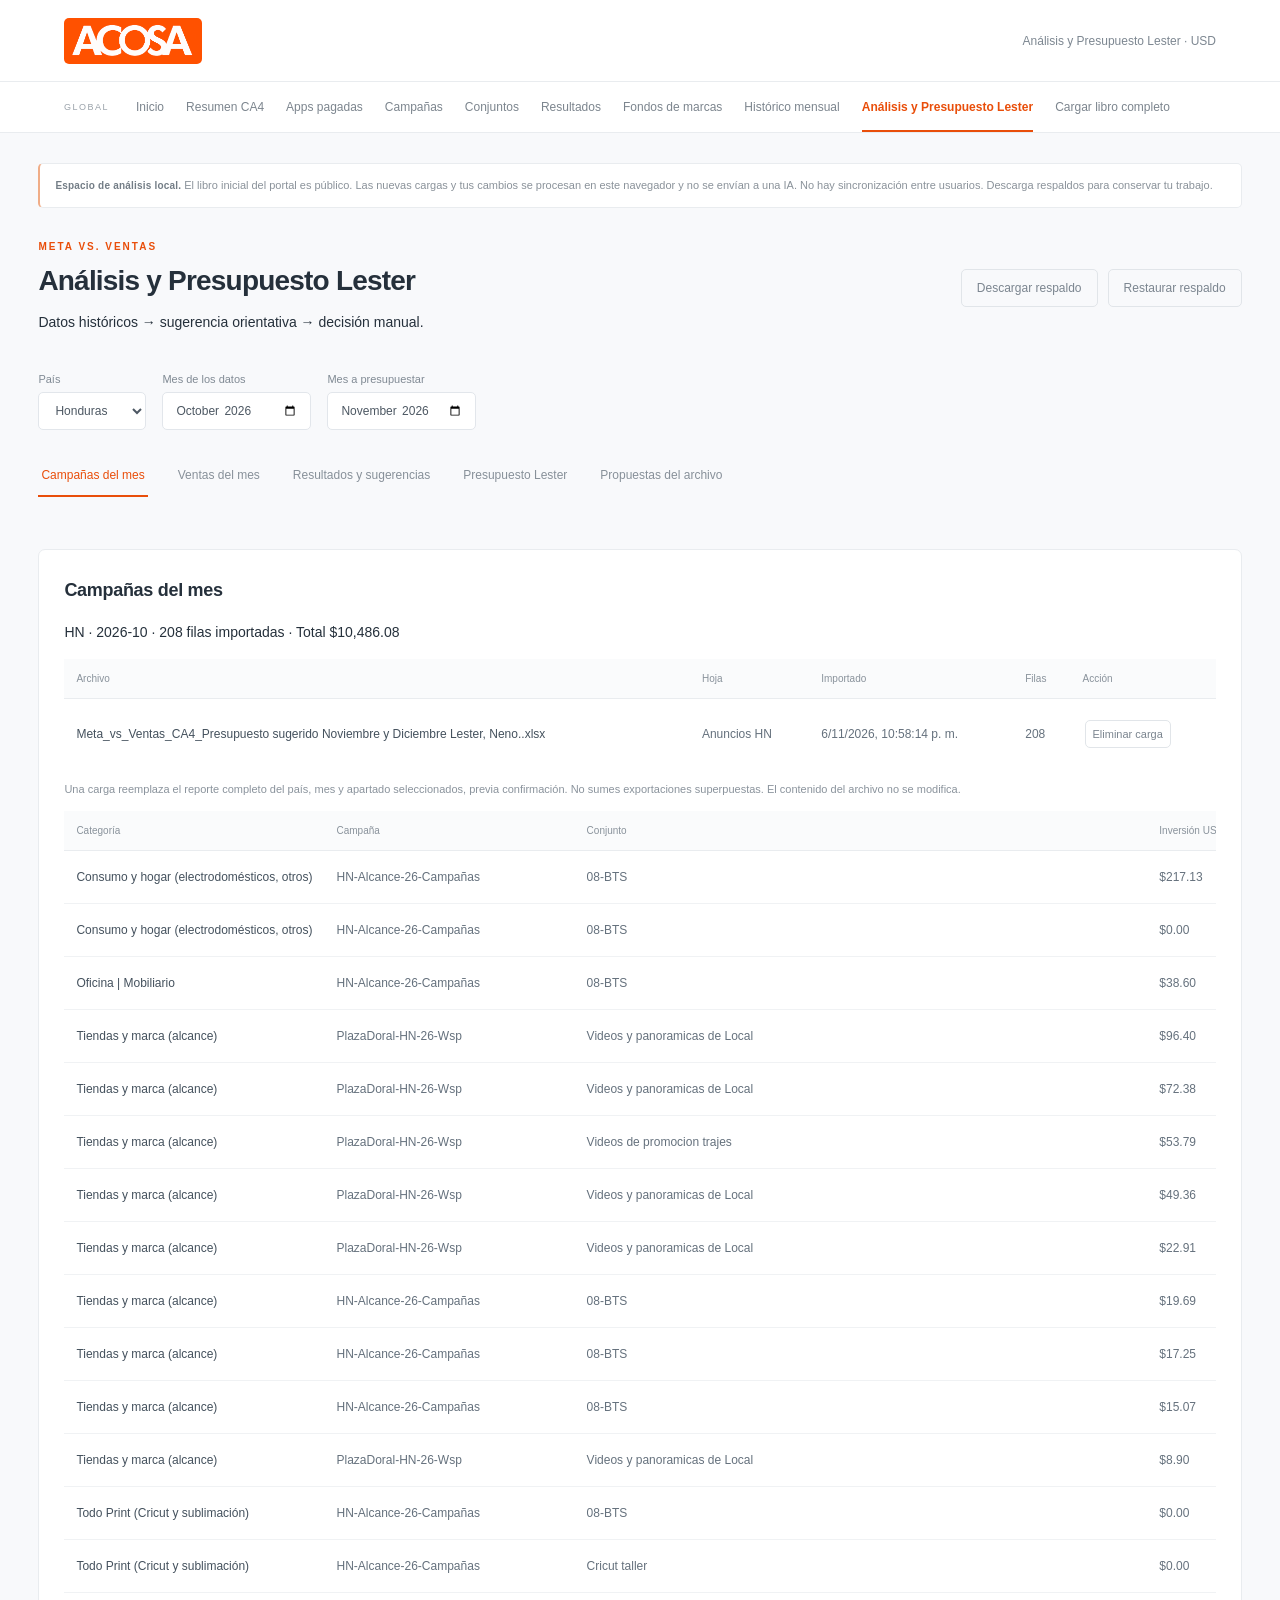
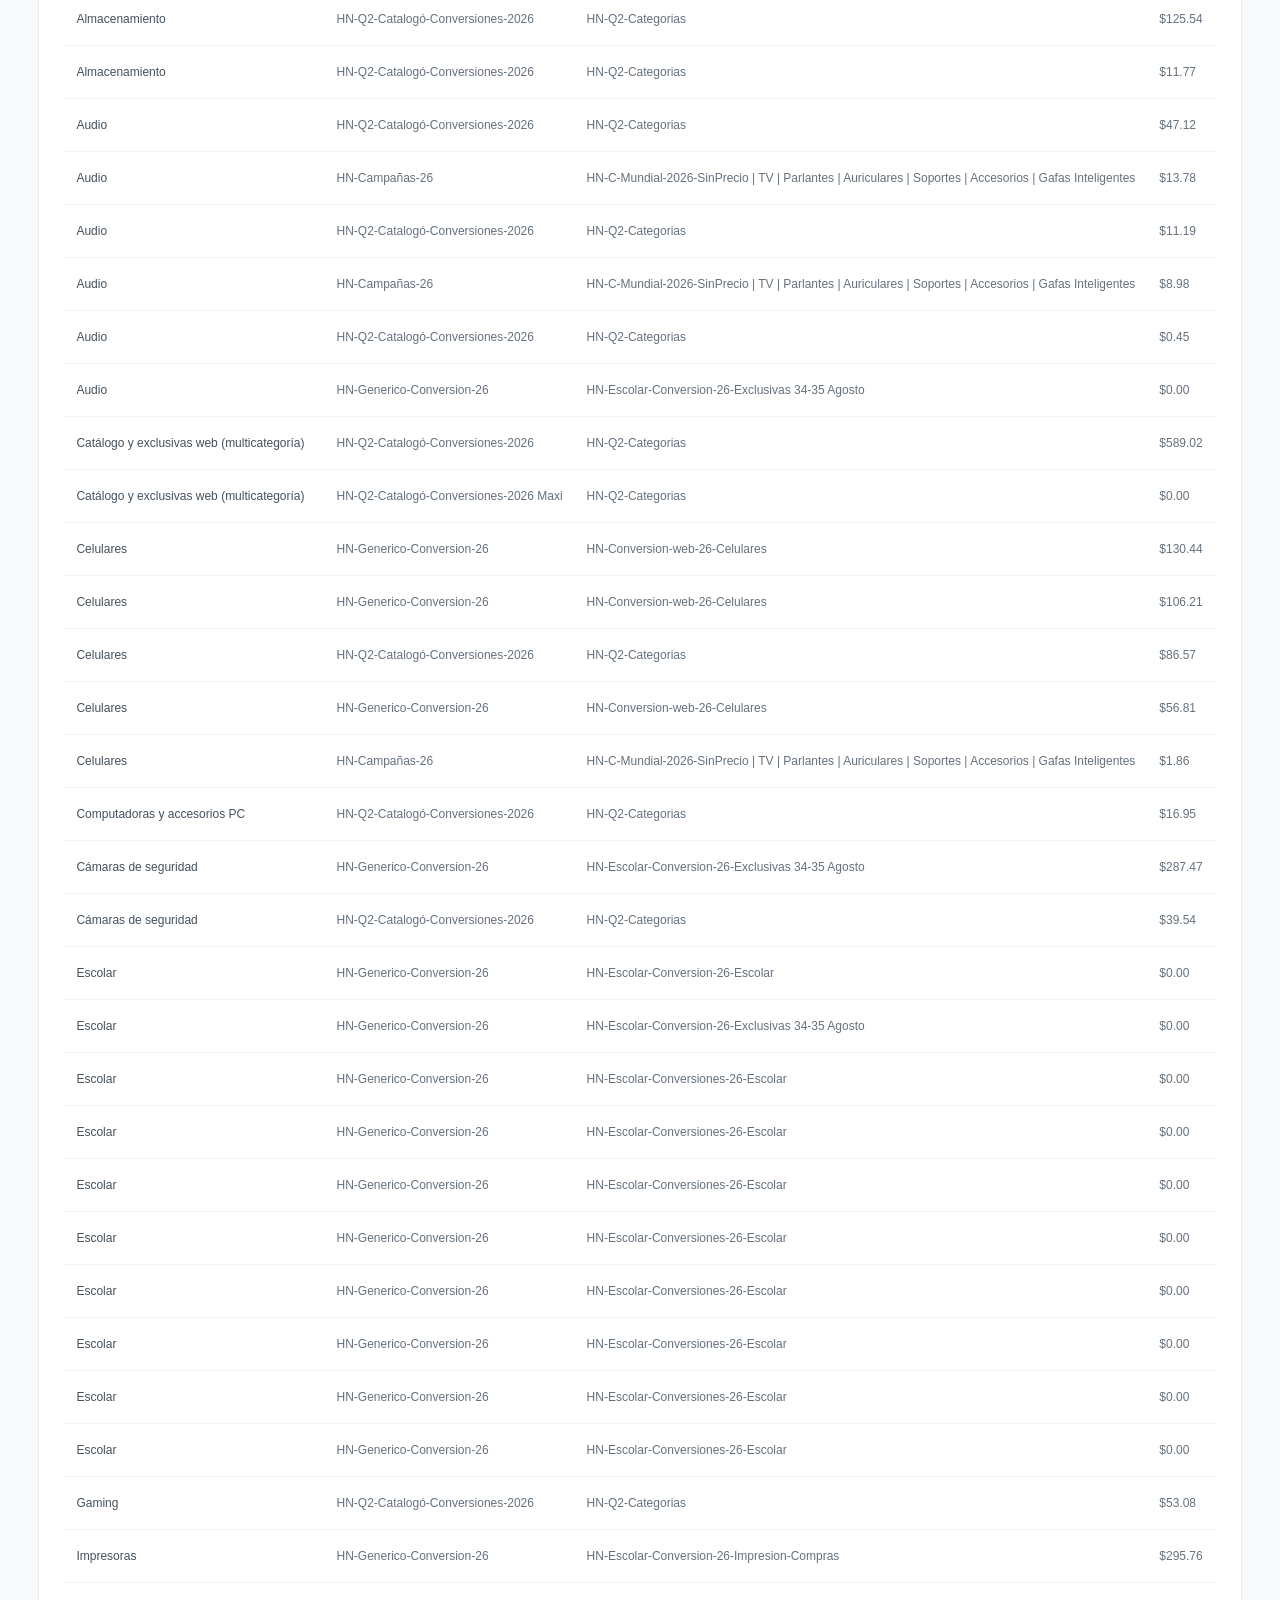
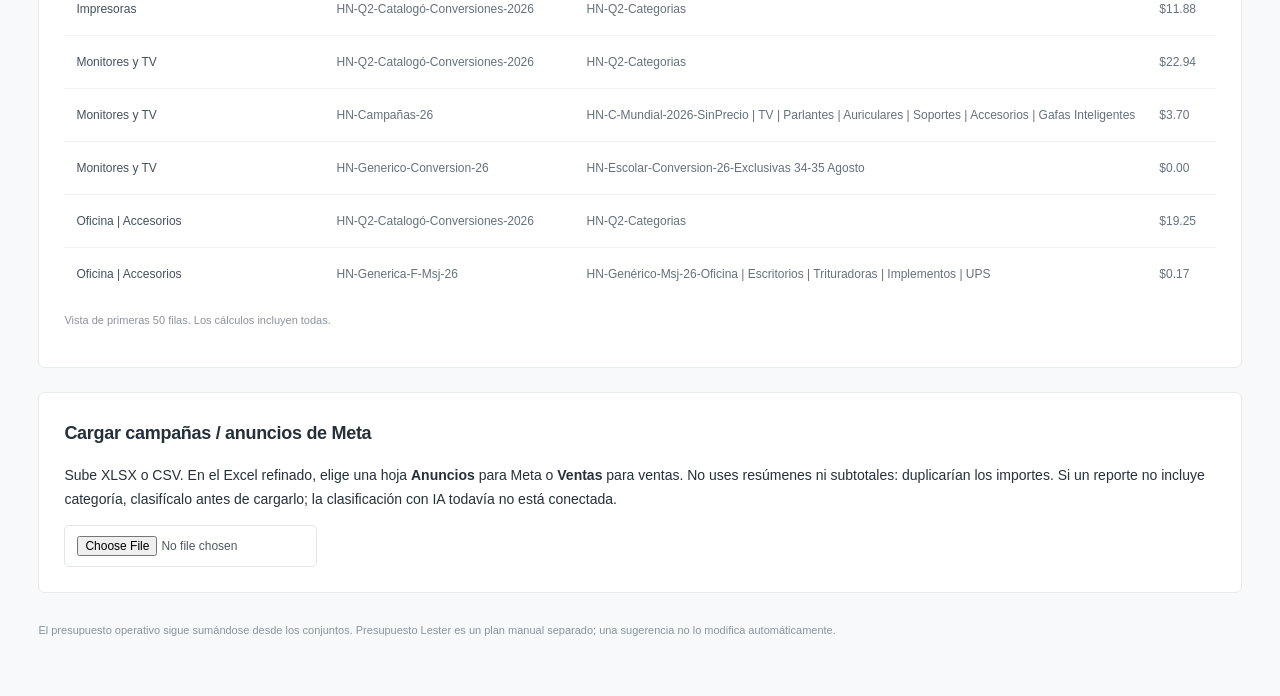
==== commit 6f18ab7f: "Replicar informe CA4 con hojas editables y fórmulas verificadas" ====
--- a/analisis.html
+++ b/analisis.html
@@ -1,6 +1,8 @@
 <!doctype html><html lang="es"><head><meta charset="utf-8"><meta name="viewport" content="width=device-width,initial-scale=1"><title>ACOSA · Análisis y Presupuesto Lester</title><link rel="stylesheet" href="analisis.css"><link rel="stylesheet" href="navegacion.css"><script src="vendor/exceljs.min.js" defer></script><script src="analisis.js" defer></script><script src="vendor/lz-string.min.js"></script><script src="almacenamiento.js"></script><script src="precarga.js"></script></head><body>
 <header class="site-header"><a class="site-brand" href="index.html?view=home" aria-label="ACOSA · Inicio"><img src="assets/acosa-logo.png" alt="ACOSA" width="164" height="60"></a><span>Análisis y Presupuesto Lester · USD</span></header><nav id="module-nav" class="module-nav" aria-label="Navegación principal">
 <a href="index.html?view=home" data-view="home">Inicio</a>
+<a href="informe.html?sheet=Resumen%20CA4" data-report="summary">Resumen CA4</a>
+<a href="informe.html?sheet=Estrategia%20Digital" data-report="apps">Apps pagadas</a>
 <a href="index.html?view=campaigns" data-view="campaigns">Campañas</a>
 <a href="index.html?view=sets" data-view="sets">Conjuntos</a>
 <a href="index.html?view=results" data-view="results">Resultados</a>
